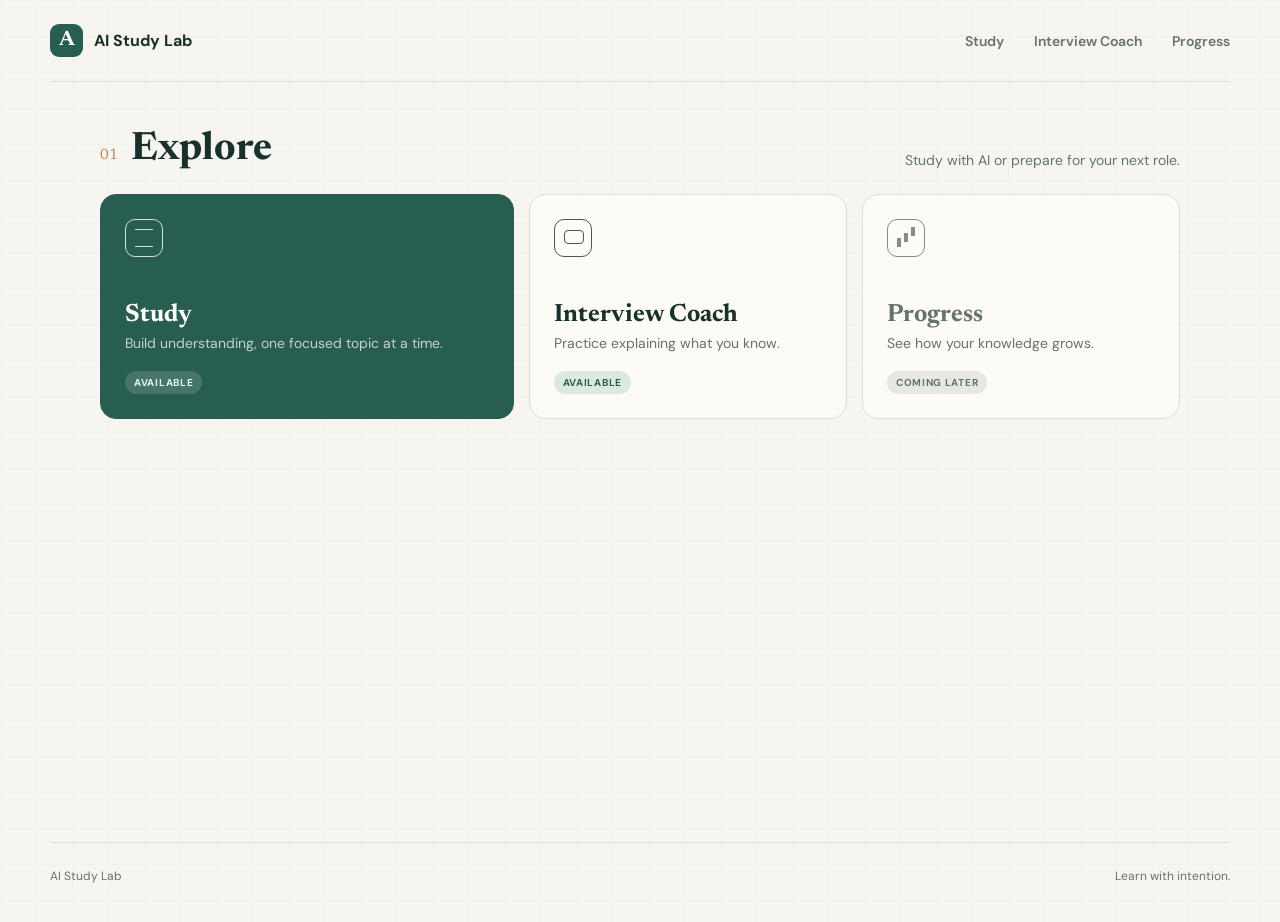
==== templates/index.html @ 66440ad6 "Release AI Study Lab 0.1.0" ====
<!doctype html>
<html lang="en">
  <head>
    <meta charset="utf-8">
    <meta name="viewport" content="width=device-width, initial-scale=1">
    <meta name="description" content="A calm, focused place to learn with AI.">
    <title>AI Study Lab</title>
    <link rel="preconnect" href="https://fonts.googleapis.com">
    <link rel="preconnect" href="https://fonts.gstatic.com" crossorigin>
    <link href="https://fonts.googleapis.com/css2?family=DM+Sans:wght@400;500;600;700&amp;family=Newsreader:opsz,wght@6..72,600&amp;display=swap" rel="stylesheet">
    <link rel="stylesheet" href="/static/styles.css">
    <script src="/static/app.js" defer></script>
  </head>
  <body>
    <header class="site-header">
      <a class="brand" href="#home" data-workspace-link aria-label="AI Study Lab home">
        <span class="brand-mark" aria-hidden="true">A</span>
        <span>AI Study Lab</span>
      </a>
      <nav aria-label="Primary navigation">
        <a class="nav-link" href="#study" data-workspace-link>Study</a>
        <a class="nav-link" href="#interview-coach" data-workspace-link>Interview Coach</a>
        <a class="nav-link" href="#progress" data-workspace-link>Progress</a>
      </nav>
    </header>

    <main>
      <section class="hero workspace" id="study" data-workspace="study" aria-labelledby="study-title" hidden>
        <div class="eyebrow"><span></span> Your learning desk</div>
        <h1 id="study-title">What do you want to <em>learn today?</em></h1>
        <p class="intro">Choose a subject and a starting point. We’ll shape a focused lesson around you.</p>

        <form class="study-form" id="study-form" novalidate>
          <label for="topic">Topic</label>
          <div class="topic-row">
            <input id="topic" name="topic" type="text" placeholder="e.g. How neural networks learn" autocomplete="off" maxlength="120" aria-describedby="form-message">
            <button type="submit"><span class="button-label">Start learning</span> <span aria-hidden="true">→</span></button>
          </div>

          <fieldset>
            <legend>Your level</legend>
            <div class="level-options">
              <label><input type="radio" name="level" value="Basic" checked><span>Basic</span></label>
              <label><input type="radio" name="level" value="Intermediate"><span>Intermediate</span></label>
              <label><input type="radio" name="level" value="Advanced"><span>Advanced</span></label>
            </div>
          </fieldset>
          <p class="form-message" id="form-message" aria-live="polite"></p>
        </form>

        <section class="lesson-placeholder" id="lesson-placeholder" tabindex="-1" hidden>
          <div class="lesson-content">
            <span class="lesson-kicker">Lesson ready</span>
            <h2 id="lesson-title"></h2>
            <p id="lesson-description"></p>
            <h3 class="key-points-heading">Key points</h3>
            <ul class="key-points" id="key-points"></ul>
            <div class="lesson-actions">
              <button class="study-flashcards-button" id="study-flashcards" type="button">Study flashcards <span aria-hidden="true">→</span></button>
              <button class="take-quiz-button" id="take-quiz" type="button">Take quiz <span aria-hidden="true">→</span></button>
            </div>
          </div>
          <span class="lesson-number" aria-hidden="true">01</span>
        </section>

        <section class="flashcard-mode" id="flashcard-mode" tabindex="-1" aria-labelledby="flashcard-question" hidden>
          <div class="flashcard-header">
            <span class="lesson-kicker" id="card-counter" aria-live="polite">Card 1 / 5</span>
            <button class="text-button" id="back-to-lesson" type="button">Back to lesson</button>
          </div>
          <div class="flashcard-face">
            <h2 id="flashcard-question"></h2>
            <div class="flashcard-answer" id="flashcard-answer" hidden>
              <span>Answer</span>
              <p></p>
            </div>
            <button class="reveal-button" id="reveal-answer" type="button">Reveal answer</button>
          </div>
          <div class="flashcard-controls">
            <button id="previous-card" type="button">← Previous</button>
            <button id="next-card" type="button">Next →</button>
          </div>
        </section>

        <section class="quiz-mode" id="quiz-mode" tabindex="-1" aria-labelledby="quiz-question" hidden>
          <div class="quiz-header">
            <span class="lesson-kicker" id="quiz-counter" aria-live="polite">Question 1 / 4</span>
            <button class="text-button back-from-quiz" type="button">Back to lesson</button>
          </div>
          <div id="quiz-question-view">
            <div class="quiz-question">
              <h2 id="quiz-question"></h2>
              <div class="quiz-options" id="quiz-options" aria-label="Answer options"></div>
              <div class="quiz-feedback" id="quiz-feedback" aria-live="polite" hidden>
                <strong id="quiz-feedback-label"></strong>
                <p id="quiz-explanation"></p>
              </div>
            </div>
            <div class="quiz-controls">
              <button id="next-question" type="button" hidden>Next question →</button>
            </div>
          </div>
          <div class="quiz-completion" id="quiz-completion" hidden>
            <span class="lesson-kicker">Quiz complete</span>
            <h2 id="quiz-score"></h2>
            <p>Review the lesson whenever you’re ready.</p>
            <button class="back-from-quiz" type="button">Back to lesson</button>
          </div>
        </section>
      </section>

      <section class="coach workspace" id="interview-coach" data-workspace="interview-coach" aria-labelledby="coach-title" hidden>
        <div class="section-heading">
          <div>
            <span class="section-number">02</span>
            <h2 id="coach-title">Interview Coach</h2>
          </div>
          <p>Compare your experience with the role.</p>
        </div>

        <form class="coach-form" id="interview-form" novalidate>
          <div class="coach-input-grid">
            <div class="coach-field">
              <label class="field-label" for="job-description">Job Description</label>
              <textarea id="job-description" name="job_description" rows="9" maxlength="15000" placeholder="Paste the job description here..." aria-describedby="interview-message"></textarea>
            </div>
            <div class="coach-field">
              <span class="field-label">Resume / CV</span>
              <div class="pdf-upload-row">
                <input class="file-input" id="resume-pdf" name="resume_pdf" type="file" accept=".pdf,application/pdf">
                <label class="pdf-upload-button" for="resume-pdf">Choose PDF</label>
                <span class="pdf-file-name" id="pdf-file-name">No PDF selected</span>
              </div>
              <label class="manual-input-label" for="resume-text">Or paste Resume / CV text</label>
              <textarea id="resume-text" name="resume_text" rows="5" maxlength="15000" placeholder="Paste your resume text here..." aria-describedby="interview-message"></textarea>
            </div>
          </div>
          <div class="supplemental-upload">
            <div>
              <span class="field-label">LinkedIn Profile <small>Optional</small></span>
              <p>Use an exported profile PDF as supporting context.</p>
            </div>
            <div class="pdf-upload-row">
              <input class="file-input" id="linkedin-pdf" name="linkedin_pdf" type="file" accept=".pdf,application/pdf">
              <label class="pdf-upload-button" for="linkedin-pdf">Choose PDF</label>
              <span class="pdf-file-name" id="linkedin-file-name">No LinkedIn PDF selected</span>
            </div>
          </div>
          <div class="supplemental-upload">
            <div>
              <span class="field-label">Cover Letter <small>Optional</small></span>
              <p>Add supplementary context for this application.</p>
            </div>
            <div class="pdf-upload-row">
              <input class="file-input" id="cover-letter-pdf" name="cover_letter_pdf" type="file" accept=".pdf,application/pdf">
              <label class="pdf-upload-button" for="cover-letter-pdf">Choose PDF</label>
              <span class="pdf-file-name" id="cover-letter-file-name">No Cover Letter PDF selected</span>
            </div>
          </div>
          <div class="coach-submit-row">
            <p class="form-message" id="interview-message" aria-live="polite"></p>
            <button type="submit"><span class="coach-button-label">Analyze</span> <span aria-hidden="true">→</span></button>
          </div>
        </form>

        <section class="analysis-results" id="analysis-results" tabindex="-1" hidden>
          <div class="fit-summary">
            <span class="lesson-kicker">Overall fit</span>
            <h3 id="fit-level"></h3>
            <p id="fit-summary"></p>
          </div>
          <div class="analysis-grid">
            <article><h3>Evidence found in CV</h3><ul id="analysis-evidence"></ul></article>
            <article><h3>Gaps</h3><ul id="analysis-gaps"></ul></article>
            <article><h3>Suggested study topics</h3><ul id="analysis-topics"></ul></article>
            <article><h3>Interview questions</h3><ol id="analysis-questions"></ol></article>
          </div>
        </section>
      </section>

      <section class="progress-workspace workspace" id="progress" data-workspace="progress" aria-labelledby="progress-title" hidden>
        <div class="coming-later-panel">
          <span class="lesson-kicker">Coming later</span>
          <h1 id="progress-title">Progress</h1>
          <p>Learning history and progress insights will live here.</p>
        </div>
      </section>

      <section class="explore workspace workspace-home" id="home" data-workspace="home" aria-labelledby="explore-title">
        <div class="section-heading">
          <div>
            <span class="section-number">01</span>
            <h2 id="explore-title">Explore</h2>
          </div>
          <p>Study with AI or prepare for your next role.</p>
        </div>

        <div class="explore-grid">
          <a class="explore-card study-card" href="#study" data-workspace-link>
            <span class="card-icon book-icon" aria-hidden="true"></span>
            <div><h3>Study</h3><p>Build understanding, one focused topic at a time.</p></div>
            <span class="status available">Available</span>
          </a>
          <a class="explore-card coach-card" href="#interview-coach" data-workspace-link>
            <span class="card-icon dialogue-icon" aria-hidden="true"></span>
            <div><h3>Interview Coach</h3><p>Practice explaining what you know.</p></div>
            <span class="status available-light">Available</span>
          </a>
          <a class="explore-card muted-card" href="#progress" data-workspace-link>
            <span class="card-icon chart-icon" aria-hidden="true"></span>
            <div><h3>Progress</h3><p>See how your knowledge grows.</p></div>
            <span class="status">Coming later</span>
          </a>
        </div>
      </section>
    </main>

    <footer><span>AI Study Lab</span><span>Learn with intention.</span></footer>
  </body>
</html>
---- static/styles.css ----
:root {
  --ink: #19312b;
  --muted: #65736d;
  --paper: #f7f5ef;
  --surface: #fffef9;
  --line: #dcded6;
  --green: #285e50;
  --green-soft: #dce9df;
  --clay: #c97955;
  --shadow: 0 18px 50px rgba(37, 55, 48, 0.08);
}

* { box-sizing: border-box; }

html { scroll-behavior: smooth; }

body {
  margin: 0;
  color: var(--ink);
  background:
    linear-gradient(rgba(25, 49, 43, 0.025) 1px, transparent 1px),
    linear-gradient(90deg, rgba(25, 49, 43, 0.025) 1px, transparent 1px),
    var(--paper);
  background-size: 36px 36px;
  font-family: "DM Sans", system-ui, sans-serif;
}

button, input, textarea { font: inherit; }

.site-header {
  width: min(1180px, calc(100% - 48px));
  margin: 0 auto;
  min-height: 82px;
  display: flex;
  align-items: center;
  justify-content: space-between;
  border-bottom: 1px solid var(--line);
}

.brand { display: flex; align-items: center; gap: 11px; color: var(--ink); text-decoration: none; font-weight: 700; }
.brand-mark { display: grid; place-items: center; width: 33px; height: 33px; border-radius: 9px; color: var(--surface); background: var(--green); font-family: "Newsreader", serif; font-size: 21px; }
nav { display: flex; align-items: center; gap: 30px; }
.nav-link { color: var(--muted); text-decoration: none; font-size: 14px; font-weight: 600; }
.nav-link.active { color: var(--green); }
.nav-link.active::after { content: ""; display: block; width: 4px; height: 4px; margin: 6px auto 0; border-radius: 50%; background: var(--clay); }
.nav-link.unavailable { opacity: 0.56; cursor: default; }

main { width: min(1080px, calc(100% - 48px)); margin: 0 auto; }
.workspace[hidden] { display: none; }
.hero { min-height: 590px; display: flex; flex-direction: column; justify-content: center; padding: 86px 0 70px; }
.hero.activity-active > .eyebrow,
.hero.activity-active > h1,
.hero.activity-active > .intro,
.hero.activity-active > .study-form { display: none; }
.eyebrow { display: flex; align-items: center; gap: 10px; color: var(--green); font-size: 12px; font-weight: 700; letter-spacing: 0.12em; text-transform: uppercase; }
.eyebrow span { width: 22px; height: 1px; background: var(--clay); }
h1 { max-width: 760px; margin: 19px 0 12px; font-family: "Newsreader", Georgia, serif; font-size: clamp(48px, 7vw, 78px); line-height: 0.99; letter-spacing: -0.035em; font-weight: 600; }
h1 em { color: var(--green); font-style: italic; }
.intro { max-width: 560px; margin: 0 0 35px; color: var(--muted); font-size: 17px; line-height: 1.65; }

.study-form { padding: 10px; border: 1px solid rgba(40, 94, 80, 0.16); border-radius: 20px; background: var(--surface); box-shadow: var(--shadow); }
.study-form > label { display: block; padding: 10px 13px 8px; color: var(--muted); font-size: 12px; font-weight: 700; letter-spacing: 0.08em; text-transform: uppercase; }
.topic-row { display: grid; grid-template-columns: 1fr auto; gap: 10px; }
.topic-row input { min-width: 0; height: 66px; padding: 0 19px; border: 1px solid var(--line); border-radius: 13px; outline: none; color: var(--ink); background: #fbfaf5; font-size: 18px; transition: border-color 160ms, box-shadow 160ms; }
.topic-row input::placeholder { color: #9aa49e; }
.topic-row input:focus { border-color: var(--green); box-shadow: 0 0 0 3px rgba(40, 94, 80, 0.11); }
.topic-row input[aria-invalid="true"] { border-color: #a84b42; }
.topic-row button { height: 66px; padding: 0 25px; border: 0; border-radius: 13px; color: white; background: var(--green); font-weight: 700; cursor: pointer; transition: transform 160ms, background 160ms; }
.topic-row button:hover { background: #1f4e42; transform: translateY(-1px); }
.topic-row button:disabled { opacity: 0.7; cursor: wait; transform: none; }
.topic-row button span { padding-left: 12px; font-size: 20px; }
.topic-row button .button-label { padding-left: 0; font-size: inherit; }

fieldset { display: flex; align-items: center; gap: 22px; margin: 9px 3px 0; padding: 8px 10px 1px; border: 0; }
legend { float: left; padding: 7px 0; color: var(--muted); font-size: 13px; font-weight: 600; }
.level-options { display: flex; gap: 7px; }
.level-options input { position: absolute; opacity: 0; pointer-events: none; }
.level-options span { display: block; padding: 7px 13px; border-radius: 999px; color: var(--muted); font-size: 13px; font-weight: 600; cursor: pointer; }
.level-options input:checked + span { color: var(--green); background: var(--green-soft); }
.level-options input:focus-visible + span { outline: 2px solid var(--green); outline-offset: 2px; }
.form-message { min-height: 18px; margin: 5px 13px 0; color: #9b4039; font-size: 13px; }

.lesson-placeholder { margin-top: 20px; padding: 27px 30px; display: flex; justify-content: space-between; align-items: center; gap: 24px; border-left: 4px solid var(--clay); border-radius: 5px 16px 16px 5px; background: var(--green-soft); outline: none; }
.lesson-placeholder[hidden] { display: none; }
.lesson-content { min-width: 0; }
.lesson-kicker { color: var(--green); font-size: 11px; font-weight: 700; letter-spacing: 0.11em; text-transform: uppercase; }
.lesson-placeholder h2 { margin: 6px 0 2px; font-family: "Newsreader", serif; font-size: 27px; }
.lesson-placeholder p { margin: 0; color: var(--muted); }
.key-points-heading { margin: 20px 0 7px; color: var(--green); font-size: 13px; }
.key-points { margin: 0; padding-left: 20px; display: grid; gap: 6px; color: var(--muted); font-size: 14px; line-height: 1.45; }
.key-points li::marker { color: var(--clay); }
.lesson-number { color: rgba(40, 94, 80, 0.16); font-family: "Newsreader", serif; font-size: 58px; }
.lesson-actions { margin-top: 20px; display: flex; flex-wrap: wrap; gap: 9px; }
.study-flashcards-button, .take-quiz-button, .reveal-button { padding: 11px 16px; border: 0; border-radius: 10px; color: white; background: var(--green); font-weight: 700; cursor: pointer; }
.take-quiz-button { color: var(--green); background: rgba(255, 255, 255, 0.55); border: 1px solid rgba(40, 94, 80, 0.2); }
.reveal-button { margin-top: 20px; }
.study-flashcards-button span, .take-quiz-button span { margin-left: 9px; }

.flashcard-mode { margin-top: 20px; padding: 25px 30px; border: 1px solid rgba(40, 94, 80, 0.16); border-radius: 16px; background: var(--surface); box-shadow: var(--shadow); outline: none; }
.flashcard-mode[hidden], .flashcard-answer[hidden], .reveal-button[hidden] { display: none; }
.flashcard-header, .flashcard-controls { display: flex; align-items: center; justify-content: space-between; gap: 12px; }
.text-button { padding: 5px; border: 0; color: var(--muted); background: transparent; font-size: 13px; font-weight: 600; cursor: pointer; }
.flashcard-face { min-height: 245px; padding: 35px 5px 28px; display: flex; flex-direction: column; align-items: flex-start; justify-content: center; }
.flashcard-face h2 { max-width: 720px; margin: 0; font-family: "Newsreader", serif; font-size: clamp(28px, 4vw, 40px); line-height: 1.15; }
.flashcard-answer { margin-top: 25px; padding-top: 20px; width: 100%; border-top: 1px solid var(--line); }
.flashcard-answer span { color: var(--clay); font-size: 11px; font-weight: 700; letter-spacing: 0.1em; text-transform: uppercase; }
.flashcard-answer p { max-width: 720px; margin: 7px 0 0; color: var(--ink); font-size: 17px; line-height: 1.55; }
.flashcard-controls { padding-top: 18px; border-top: 1px solid var(--line); }
.flashcard-controls button { padding: 9px 12px; border: 1px solid var(--line); border-radius: 9px; color: var(--green); background: transparent; font-weight: 700; cursor: pointer; }
.flashcard-controls button:disabled { opacity: 0.38; cursor: default; }

.quiz-mode { margin-top: 20px; padding: 25px 30px; border: 1px solid rgba(40, 94, 80, 0.16); border-radius: 16px; background: var(--surface); box-shadow: var(--shadow); outline: none; }
.quiz-mode[hidden], .quiz-feedback[hidden], .quiz-controls button[hidden], .quiz-completion[hidden] { display: none; }
.quiz-header, .quiz-controls { display: flex; align-items: center; justify-content: space-between; gap: 12px; }
.quiz-question { min-height: 310px; padding: 32px 5px 25px; }
.quiz-question h2, .quiz-completion h2 { max-width: 760px; margin: 0 0 22px; font-family: "Newsreader", serif; font-size: clamp(27px, 4vw, 38px); line-height: 1.18; }
.quiz-options { display: grid; grid-template-columns: 1fr 1fr; gap: 9px; }
.quiz-options button { padding: 13px 15px; border: 1px solid var(--line); border-radius: 10px; color: var(--ink); background: #fbfaf5; text-align: left; cursor: pointer; }
.quiz-options button:hover:not(:disabled) { border-color: var(--green); }
.quiz-options button:disabled { cursor: default; }
.quiz-options button.correct-answer { border-color: var(--green); background: var(--green-soft); }
.quiz-options button.selected-incorrect { border-color: #a84b42; background: #f4e1de; }
.quiz-feedback { margin-top: 18px; padding: 15px 17px; border-left: 3px solid var(--green); border-radius: 4px 10px 10px 4px; background: var(--green-soft); }
.quiz-feedback.incorrect { border-left-color: #a84b42; background: #f4e1de; }
.quiz-feedback strong { color: var(--green); }
.quiz-feedback.incorrect strong { color: #8c3c35; }
.quiz-feedback p { margin: 4px 0 0; color: var(--muted); font-size: 14px; line-height: 1.5; }
.quiz-controls { padding-top: 18px; border-top: 1px solid var(--line); justify-content: flex-end; }
.quiz-controls button, .quiz-completion button { padding: 10px 15px; border: 0; border-radius: 9px; color: white; background: var(--green); font-weight: 700; cursor: pointer; }
.quiz-completion { min-height: 350px; display: flex; flex-direction: column; align-items: flex-start; justify-content: center; }
.quiz-completion h2 { margin: 7px 0 4px; }
.quiz-completion p { margin: 0 0 20px; color: var(--muted); }

.coach, .explore { min-height: calc(100vh - 82px); padding: 70px 0 100px; }
.coach-form { padding: 10px; border: 1px solid rgba(40, 94, 80, 0.16); border-radius: 20px; background: var(--surface); box-shadow: var(--shadow); }
.coach-input-grid { display: grid; grid-template-columns: 1fr 1fr; gap: 10px; }
.field-label { display: block; padding: 10px 13px 8px; color: var(--muted); font-size: 12px; font-weight: 700; letter-spacing: 0.08em; text-transform: uppercase; }
.coach-input-grid textarea { width: 100%; padding: 16px 18px; resize: vertical; border: 1px solid var(--line); border-radius: 13px; outline: none; color: var(--ink); background: #fbfaf5; line-height: 1.5; transition: border-color 160ms, box-shadow 160ms; }
.coach-input-grid textarea:focus { border-color: var(--green); box-shadow: 0 0 0 3px rgba(40, 94, 80, 0.11); }
.coach-input-grid textarea[aria-invalid="true"] { border-color: #a84b42; }
.pdf-upload-row { min-height: 48px; padding: 5px 7px; display: flex; align-items: center; gap: 12px; border: 1px solid var(--line); border-radius: 11px; background: #fbfaf5; }
.file-input { position: absolute; width: 1px; height: 1px; opacity: 0; }
.pdf-upload-button { flex: 0 0 auto; padding: 8px 12px; border-radius: 8px; color: white; background: var(--green); font-size: 12px; font-weight: 700; cursor: pointer; }
.file-input:focus-visible + .pdf-upload-button { outline: 2px solid var(--green); outline-offset: 2px; }
.file-input[aria-invalid="true"] + .pdf-upload-button { background: #9b4039; }
.pdf-file-name { min-width: 0; overflow: hidden; color: var(--muted); font-size: 12px; text-overflow: ellipsis; white-space: nowrap; }
.manual-input-label { display: block; padding: 13px 13px 7px; color: var(--muted); font-size: 12px; font-weight: 600; }
.supplemental-upload { margin-top: 10px; padding: 10px; display: grid; grid-template-columns: 1fr 1fr; align-items: center; gap: 20px; border-top: 1px solid var(--line); }
.supplemental-upload + .supplemental-upload { margin-top: 0; }
.supplemental-upload .field-label { padding: 0 0 3px; }
.supplemental-upload .field-label small { margin-left: 5px; color: var(--clay); font-size: 9px; }
.supplemental-upload p { margin: 0; color: var(--muted); font-size: 12px; }
.coach-submit-row { min-height: 62px; padding: 10px 3px 0 10px; display: flex; align-items: center; justify-content: space-between; gap: 20px; }
.coach-submit-row .form-message { flex: 1; margin: 0; }
.coach-submit-row button { min-width: 130px; height: 50px; padding: 0 20px; border: 0; border-radius: 11px; color: white; background: var(--green); font-weight: 700; cursor: pointer; }
.coach-submit-row button:disabled { opacity: 0.7; cursor: wait; }
.coach-submit-row button > span:last-child { margin-left: 9px; }
.analysis-results { margin-top: 20px; outline: none; }
.analysis-results[hidden] { display: none; }
.fit-summary { padding: 27px 30px; border-left: 4px solid var(--clay); border-radius: 5px 16px 16px 5px; background: var(--green-soft); }
.fit-summary h3 { margin: 6px 0 4px; font-family: "Newsreader", serif; font-size: 29px; }
.fit-summary p { max-width: 760px; margin: 0; color: var(--muted); line-height: 1.55; }
.analysis-grid { margin-top: 15px; display: grid; grid-template-columns: 1fr 1fr; gap: 15px; }
.analysis-grid article { padding: 23px 25px; border: 1px solid var(--line); border-radius: 15px; background: rgba(255, 254, 249, 0.72); }
.analysis-grid h3 { margin: 0 0 12px; font-family: "Newsreader", serif; font-size: 21px; }
.analysis-grid ul, .analysis-grid ol { margin: 0; padding-left: 19px; display: grid; gap: 8px; color: var(--muted); font-size: 14px; line-height: 1.5; }
.analysis-grid li::marker { color: var(--clay); font-weight: 700; }
.section-heading { display: flex; justify-content: space-between; align-items: end; margin-bottom: 25px; }
.section-heading > div { display: flex; align-items: baseline; gap: 13px; }
.section-number { color: var(--clay); font-family: "Newsreader", serif; font-size: 15px; }
.section-heading h2 { margin: 0; font-family: "Newsreader", serif; font-size: 39px; }
.section-heading p { margin: 0; color: var(--muted); font-size: 14px; }
.explore-grid { display: grid; grid-template-columns: 1.3fr 1fr 1fr; gap: 15px; }
.explore-card { min-height: 225px; padding: 24px; display: flex; flex-direction: column; border: 1px solid var(--line); border-radius: 16px; color: inherit; background: rgba(255, 254, 249, 0.72); text-decoration: none; }
.study-card { background: var(--green); border-color: var(--green); color: white; }
.card-icon { width: 38px; height: 38px; margin-bottom: auto; display: block; position: relative; border: 1px solid currentColor; border-radius: 10px; opacity: 0.8; }
.book-icon::after { content: ""; position: absolute; inset: 9px; border: solid currentColor; border-width: 1px 0; }
.dialogue-icon::after { content: ""; position: absolute; left: 9px; top: 10px; width: 18px; height: 12px; border: 1px solid currentColor; border-radius: 4px; }
.chart-icon::after { content: ""; position: absolute; left: 9px; bottom: 9px; width: 4px; height: 9px; background: currentColor; box-shadow: 7px -5px 0 currentColor, 14px -11px 0 currentColor; }
.explore-card h3 { margin: 17px 0 5px; font-family: "Newsreader", serif; font-size: 25px; }
.explore-card p { margin: 0; color: var(--muted); font-size: 14px; line-height: 1.5; }
.study-card p { color: rgba(255,255,255,0.72); }
.status { width: fit-content; margin-top: 17px; padding: 5px 9px; border-radius: 99px; color: var(--muted); background: #e8e8e2; font-size: 10px; font-weight: 700; letter-spacing: 0.07em; text-transform: uppercase; }
.status.available { color: #eaf2ed; background: rgba(255,255,255,0.14); }
.status.available-light { color: var(--green); background: var(--green-soft); }
.muted-card { color: #65736d; }

.workspace-home { min-height: calc(100vh - 140px); padding: 48px 0 64px; display: flex; flex-direction: column; justify-content: flex-start; }
.progress-workspace { min-height: calc(100vh - 82px); display: grid; place-items: center; padding: 70px 0 100px; }
.coming-later-panel { width: 100%; padding: clamp(35px, 7vw, 75px); border-left: 4px solid var(--clay); border-radius: 5px 18px 18px 5px; background: var(--green-soft); }
.coming-later-panel h1 { margin-bottom: 8px; }
.coming-later-panel p { margin: 0; color: var(--muted); font-size: 16px; }

footer { width: min(1180px, calc(100% - 48px)); margin: 0 auto; padding: 25px 0 38px; display: flex; justify-content: space-between; border-top: 1px solid var(--line); color: var(--muted); font-size: 12px; }

@media (max-width: 760px) {
  .site-header { width: min(100% - 30px, 1180px); min-height: 70px; }
  nav { gap: 16px; }
  .nav-link.unavailable { display: none; }
  main { width: min(100% - 30px, 1080px); }
  .hero { min-height: auto; padding: 68px 0 55px; }
  h1 { font-size: clamp(43px, 13vw, 64px); }
  .intro { font-size: 15px; }
  .topic-row { grid-template-columns: 1fr; }
  .topic-row button { width: 100%; }
  fieldset { align-items: flex-start; flex-direction: column; gap: 3px; }
  legend { float: none; }
  .level-options { width: 100%; }
  .level-options label { flex: 1; text-align: center; }
  .level-options span { padding-inline: 7px; }
  .lesson-number { display: none; }
  .flashcard-mode, .quiz-mode { padding-inline: 20px; }
  .quiz-options { grid-template-columns: 1fr; }
  .coach-input-grid, .analysis-grid, .supplemental-upload { grid-template-columns: 1fr; }
  .coach-submit-row { align-items: stretch; flex-direction: column; gap: 5px; padding-left: 3px; }
  .coach-submit-row button { width: 100%; }
  .section-heading { align-items: start; flex-direction: column; gap: 7px; }
  .explore-grid { grid-template-columns: 1fr; }
  .explore-card { min-height: 190px; }
  footer { width: min(100% - 30px, 1180px); }
}

@media (prefers-reduced-motion: reduce) {
  * { scroll-behavior: auto !important; transition: none !important; }
}
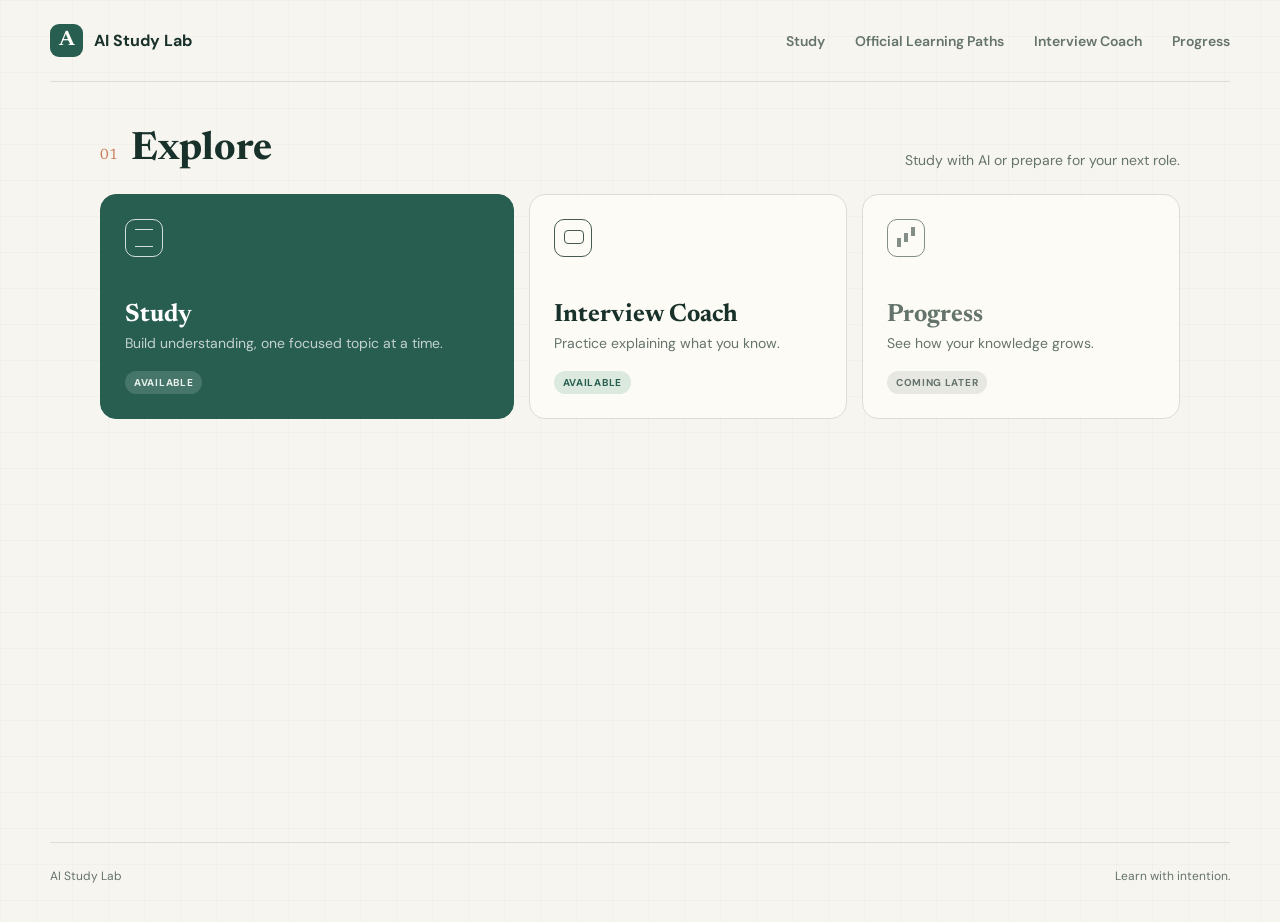
==== commit 85074df3: "feat: add official learning paths and interactive lessons" ====
--- a/templates/index.html
+++ b/templates/index.html
@@ -9,7 +9,7 @@
     <link rel="preconnect" href="https://fonts.gstatic.com" crossorigin>
     <link href="https://fonts.googleapis.com/css2?family=DM+Sans:wght@400;500;600;700&amp;family=Newsreader:opsz,wght@6..72,600&amp;display=swap" rel="stylesheet">
     <link rel="stylesheet" href="/static/styles.css">
-    <script src="/static/app.js" defer></script>
+  <script src="/static/app.js?v=step3c-quiz" defer></script>
   </head>
   <body>
     <header class="site-header">
@@ -19,6 +19,7 @@
       </a>
       <nav aria-label="Primary navigation">
         <a class="nav-link" href="#study" data-workspace-link>Study</a>
+        <a class="nav-link" href="#official-learning-paths" data-workspace-link>Official Learning Paths</a>
         <a class="nav-link" href="#interview-coach" data-workspace-link>Interview Coach</a>
         <a class="nav-link" href="#progress" data-workspace-link>Progress</a>
       </nav>
@@ -45,6 +46,16 @@
               <label><input type="radio" name="level" value="Advanced"><span>Advanced</span></label>
             </div>
           </fieldset>
+          <div class="study-material-upload">
+            <div>
+              <span class="field-label">Study material <small>Optional</small></span>
+              <span class="pdf-file-name" id="study-pdf-file-name">No PDF selected</span>
+            </div>
+            <div class="pdf-upload-row">
+              <input class="file-input" id="study-pdf" name="study_pdf" type="file" accept=".pdf,application/pdf">
+              <label class="pdf-upload-button" for="study-pdf">Choose PDF</label>
+            </div>
+          </div>
           <p class="form-message" id="form-message" aria-live="polite"></p>
         </form>
 
@@ -53,8 +64,13 @@
             <span class="lesson-kicker">Lesson ready</span>
             <h2 id="lesson-title"></h2>
             <p id="lesson-description"></p>
+            <p class="grounded-indicator" id="grounded-indicator" hidden>Based on your uploaded material</p>
             <h3 class="key-points-heading">Key points</h3>
             <ul class="key-points" id="key-points"></ul>
+            <div class="lesson-sources" id="lesson-sources" hidden>
+              <h3>Sources</h3>
+              <ul id="source-references"></ul>
+            </div>
             <div class="lesson-actions">
               <button class="study-flashcards-button" id="study-flashcards" type="button">Study flashcards <span aria-hidden="true">→</span></button>
               <button class="take-quiz-button" id="take-quiz" type="button">Take quiz <span aria-hidden="true">→</span></button>
@@ -107,6 +123,28 @@
             <button class="back-from-quiz" type="button">Back to lesson</button>
           </div>
         </section>
+      </section>
+
+      <section class="official-paths workspace" id="official-learning-paths" data-workspace="official-learning-paths" aria-labelledby="official-paths-title" hidden>
+        <div class="section-heading">
+          <div>
+            <h2 id="official-paths-title">Official Learning Paths</h2>
+          </div>
+          <p>Explore structured learning created for AI.</p>
+        </div>
+
+        <div class="official-path-layout">
+          <div class="official-path-browser">
+            <p class="official-path-status" id="official-paths-status" role="status" aria-live="polite">Loading official learning paths...</p>
+            <button class="official-path-retry" id="official-paths-retry" type="button" hidden>Try again</button>
+            <div class="official-path-list" id="official-path-list" aria-label="Available learning paths"></div>
+          </div>
+          <section class="official-path-detail" id="official-path-detail" aria-labelledby="official-path-detail-title" aria-live="polite" hidden>
+            <span class="lesson-kicker">Selected learning path</span>
+            <h3 id="official-path-detail-title"></h3>
+            <div id="official-path-content"></div>
+          </section>
+        </div>
       </section>
 
       <section class="coach workspace" id="interview-coach" data-workspace="interview-coach" aria-labelledby="coach-title" hidden>
--- a/static/styles.css
+++ b/static/styles.css
@@ -39,7 +39,7 @@
 
 .brand { display: flex; align-items: center; gap: 11px; color: var(--ink); text-decoration: none; font-weight: 700; }
 .brand-mark { display: grid; place-items: center; width: 33px; height: 33px; border-radius: 9px; color: var(--surface); background: var(--green); font-family: "Newsreader", serif; font-size: 21px; }
-nav { display: flex; align-items: center; gap: 30px; }
+nav { display: flex; flex-wrap: wrap; align-items: center; gap: 30px; }
 .nav-link { color: var(--muted); text-decoration: none; font-size: 14px; font-weight: 600; }
 .nav-link.active { color: var(--green); }
 .nav-link.active::after { content: ""; display: block; width: 4px; height: 4px; margin: 6px auto 0; border-radius: 50%; background: var(--clay); }
@@ -78,6 +78,11 @@
 .level-options span { display: block; padding: 7px 13px; border-radius: 999px; color: var(--muted); font-size: 13px; font-weight: 600; cursor: pointer; }
 .level-options input:checked + span { color: var(--green); background: var(--green-soft); }
 .level-options input:focus-visible + span { outline: 2px solid var(--green); outline-offset: 2px; }
+.study-material-upload { margin: 8px 3px 0; padding: 10px; display: flex; align-items: center; justify-content: space-between; gap: 18px; border-top: 1px solid var(--line); }
+.study-material-upload > div:first-child { min-width: 0; }
+.study-material-upload .field-label { padding: 0 0 3px; }
+.study-material-upload .field-label small { margin-left: 5px; color: var(--clay); font-size: 9px; }
+.study-material-upload .pdf-upload-row { min-width: 135px; }
 .form-message { min-height: 18px; margin: 5px 13px 0; color: #9b4039; font-size: 13px; }
 
 .lesson-placeholder { margin-top: 20px; padding: 27px 30px; display: flex; justify-content: space-between; align-items: center; gap: 24px; border-left: 4px solid var(--clay); border-radius: 5px 16px 16px 5px; background: var(--green-soft); outline: none; }
@@ -89,6 +94,13 @@
 .key-points-heading { margin: 20px 0 7px; color: var(--green); font-size: 13px; }
 .key-points { margin: 0; padding-left: 20px; display: grid; gap: 6px; color: var(--muted); font-size: 14px; line-height: 1.45; }
 .key-points li::marker { color: var(--clay); }
+.grounded-indicator { width: fit-content; margin-top: 12px !important; padding: 5px 9px; border-radius: 999px; color: var(--green) !important; background: rgba(255, 255, 255, 0.58); font-size: 11px; font-weight: 700; }
+.lesson-sources { margin-top: 20px; padding-top: 14px; border-top: 1px solid rgba(40, 94, 80, 0.16); }
+.lesson-sources[hidden], .grounded-indicator[hidden] { display: none; }
+.lesson-sources h3 { margin: 0 0 7px; color: var(--green); font-size: 13px; }
+.lesson-sources ul { margin: 0; padding: 0; display: grid; gap: 7px; list-style: none; }
+.lesson-sources li { color: var(--muted); font-size: 12px; line-height: 1.45; }
+.lesson-sources strong { margin-right: 5px; color: var(--ink); }
 .lesson-number { color: rgba(40, 94, 80, 0.16); font-family: "Newsreader", serif; font-size: 58px; }
 .lesson-actions { margin-top: 20px; display: flex; flex-wrap: wrap; gap: 9px; }
 .study-flashcards-button, .take-quiz-button, .reveal-button { padding: 11px 16px; border: 0; border-radius: 10px; color: white; background: var(--green); font-weight: 700; cursor: pointer; }
@@ -170,6 +182,44 @@
 .section-number { color: var(--clay); font-family: "Newsreader", serif; font-size: 15px; }
 .section-heading h2 { margin: 0; font-family: "Newsreader", serif; font-size: 39px; }
 .section-heading p { margin: 0; color: var(--muted); font-size: 14px; }
+.official-paths { min-height: calc(100vh - 82px); padding: 70px 0 100px; }
+.official-path-layout { display: grid; grid-template-columns: minmax(0, 0.85fr) minmax(0, 1.15fr); align-items: start; gap: 18px; }
+.official-path-browser { min-width: 0; }
+.official-path-status { min-height: 22px; margin: 0 0 13px; color: var(--muted); font-size: 14px; }
+.official-path-list { display: grid; gap: 10px; }
+.official-path-choice { width: 100%; padding: 17px 19px; display: flex; align-items: center; justify-content: space-between; gap: 16px; border: 1px solid var(--line); border-radius: 13px; color: var(--ink); background: rgba(255, 254, 249, 0.82); text-align: left; cursor: pointer; }
+.official-path-choice:hover, .official-path-choice:focus-visible, .official-path-choice[aria-pressed="true"] { border-color: var(--green); outline: none; box-shadow: 0 0 0 2px rgba(40, 94, 80, 0.1); }
+.official-path-choice-title { font-weight: 700; }
+.official-path-choice-summary { flex: 0 0 auto; color: var(--muted); font-size: 12px; }
+.official-path-retry { padding: 9px 13px; border: 0; border-radius: 9px; color: white; background: var(--green); font-weight: 700; cursor: pointer; }
+.official-path-retry[hidden] { display: none; }
+.official-path-detail { min-height: 190px; padding: 24px 26px; border-left: 4px solid var(--clay); border-radius: 5px 15px 15px 5px; background: var(--green-soft); }
+.official-path-detail[hidden] { display: none; }
+.official-path-detail h3 { margin: 6px 0 21px; font-family: "Newsreader", serif; font-size: 29px; }
+.official-path-detail h4 { margin: 0 0 8px; color: var(--green); font-size: 13px; }
+.official-path-detail ul { margin: 0; padding-left: 20px; display: grid; gap: 7px; color: var(--muted); font-size: 14px; }
+.official-path-detail li::marker { color: var(--clay); }
+.official-path-module, .official-path-lesson, .official-path-back { padding: 0; border: 0; color: var(--green); background: transparent; font: inherit; text-align: left; cursor: pointer; }
+.official-path-module, .official-path-lesson { text-decoration: underline; text-underline-offset: 3px; }
+.official-path-back { margin: 0 0 14px; color: var(--muted); font-size: 13px; }
+.official-path-module:focus-visible, .official-path-lesson:focus-visible, .official-path-back:focus-visible { outline: 2px solid var(--green); outline-offset: 3px; }
+.official-lesson-markdown { margin-top: 16px; color: var(--ink); line-height: 1.65; overflow-wrap: anywhere; }
+.official-lesson-markdown h1, .official-lesson-markdown h2, .official-lesson-markdown h3, .official-lesson-markdown h4, .official-lesson-markdown h5, .official-lesson-markdown h6 { margin: 1.3em 0 0.45em; color: var(--ink); font-family: "Newsreader", serif; }
+.official-lesson-markdown p { margin: 0.65em 0; }
+.official-lesson-markdown ul, .official-lesson-markdown ol { margin: 0.65em 0; }
+.official-lesson-markdown pre { max-width: 100%; padding: 14px; overflow-x: auto; border-radius: 9px; background: rgba(40, 94, 80, 0.08); }
+.official-lesson-markdown code { padding: 0.1em 0.3em; border-radius: 4px; background: rgba(40, 94, 80, 0.08); font-family: monospace; }
+.official-lesson-markdown pre code { padding: 0; background: transparent; }
+.official-quiz { margin-top: 25px; padding-top: 18px; border-top: 1px solid rgba(40, 94, 80, 0.16); }
+.official-quiz h5 { margin: 0 0 14px; color: var(--green); font-size: 17px; }
+.official-quiz-question { margin: 15px 0; font-size: 19px; line-height: 1.4; }
+.official-quiz-options { grid-template-columns: 1fr; }
+.official-quiz-options button[aria-pressed="true"] { border-color: var(--green); box-shadow: 0 0 0 2px rgba(40, 94, 80, 0.1); }
+.official-quiz-controls { margin-top: 15px; display: flex; justify-content: flex-end; gap: 9px; }
+.official-quiz-controls button, .official-quiz-completion button { padding: 10px 14px; border: 0; border-radius: 9px; color: white; background: var(--green); font-weight: 700; cursor: pointer; }
+.official-quiz-controls button:disabled { cursor: not-allowed; opacity: 0.55; }
+.official-quiz-controls button[hidden], .official-quiz-completion[hidden] { display: none; }
+.official-quiz-completion p { color: var(--muted); }
 .explore-grid { display: grid; grid-template-columns: 1.3fr 1fr 1fr; gap: 15px; }
 .explore-card { min-height: 225px; padding: 24px; display: flex; flex-direction: column; border: 1px solid var(--line); border-radius: 16px; color: inherit; background: rgba(255, 254, 249, 0.72); text-decoration: none; }
 .study-card { background: var(--green); border-color: var(--green); color: white; }
@@ -194,8 +244,8 @@
 footer { width: min(1180px, calc(100% - 48px)); margin: 0 auto; padding: 25px 0 38px; display: flex; justify-content: space-between; border-top: 1px solid var(--line); color: var(--muted); font-size: 12px; }
 
 @media (max-width: 760px) {
-  .site-header { width: min(100% - 30px, 1180px); min-height: 70px; }
-  nav { gap: 16px; }
+  .site-header { width: min(100% - 30px, 1180px); min-height: 70px; align-items: flex-start; flex-direction: column; justify-content: center; gap: 10px; padding: 12px 0; }
+  nav { width: 100%; justify-content: flex-start; gap: 10px 16px; }
   .nav-link.unavailable { display: none; }
   main { width: min(100% - 30px, 1080px); }
   .hero { min-height: auto; padding: 68px 0 55px; }
@@ -208,6 +258,8 @@
   .level-options { width: 100%; }
   .level-options label { flex: 1; text-align: center; }
   .level-options span { padding-inline: 7px; }
+  .study-material-upload { align-items: stretch; flex-direction: column; gap: 8px; }
+  .study-material-upload .pdf-upload-row { width: 100%; }
   .lesson-number { display: none; }
   .flashcard-mode, .quiz-mode { padding-inline: 20px; }
   .quiz-options { grid-template-columns: 1fr; }
@@ -215,6 +267,9 @@
   .coach-submit-row { align-items: stretch; flex-direction: column; gap: 5px; padding-left: 3px; }
   .coach-submit-row button { width: 100%; }
   .section-heading { align-items: start; flex-direction: column; gap: 7px; }
+  .official-paths { padding: 55px 0 70px; }
+  .official-path-layout { grid-template-columns: 1fr; }
+  .official-path-choice { align-items: flex-start; flex-direction: column; gap: 5px; }
   .explore-grid { grid-template-columns: 1fr; }
   .explore-card { min-height: 190px; }
   footer { width: min(100% - 30px, 1180px); }
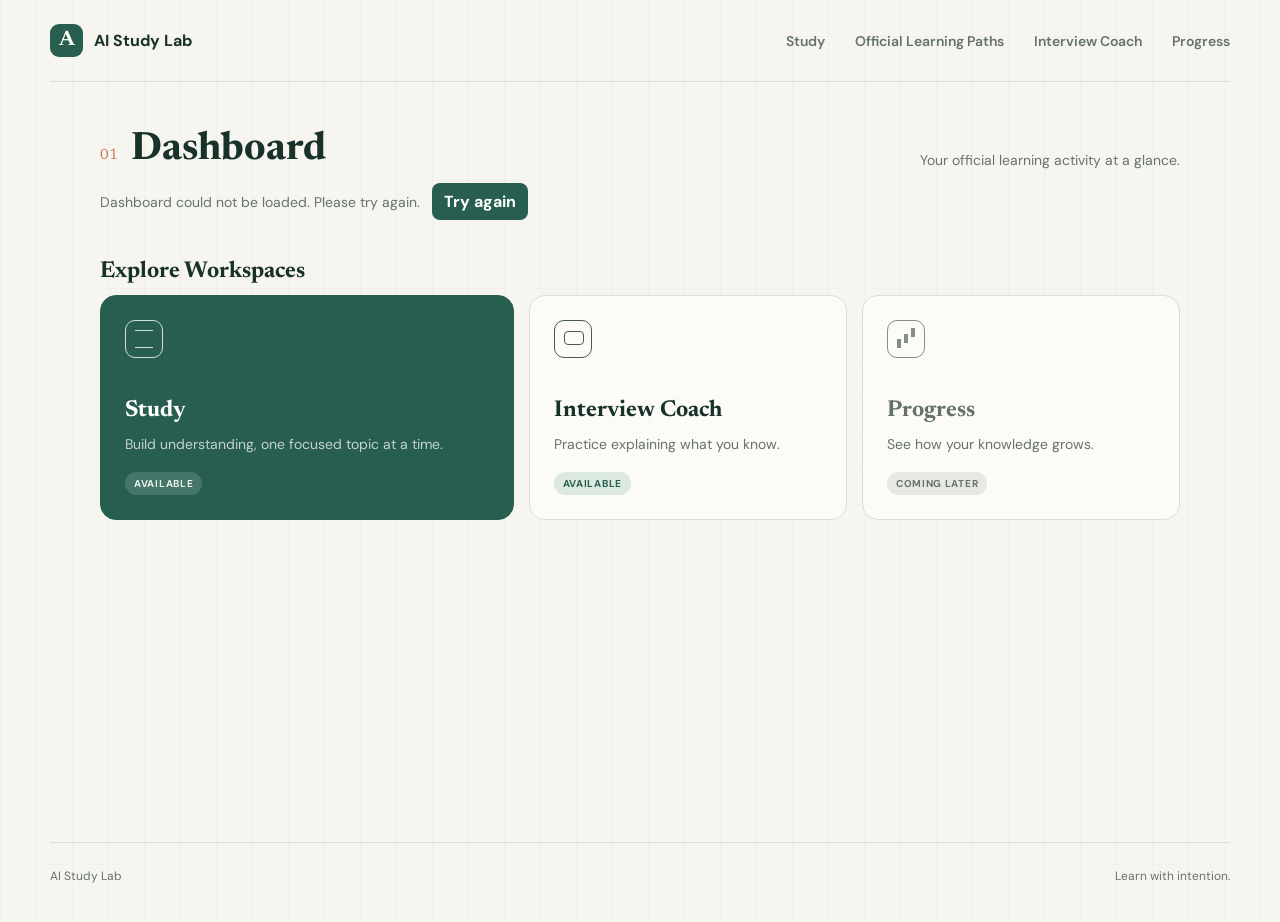
==== commit 33474841: "feat: add learning progress dashboard" ====
--- a/templates/index.html
+++ b/templates/index.html
@@ -9,7 +9,7 @@
     <link rel="preconnect" href="https://fonts.gstatic.com" crossorigin>
     <link href="https://fonts.googleapis.com/css2?family=DM+Sans:wght@400;500;600;700&amp;family=Newsreader:opsz,wght@6..72,600&amp;display=swap" rel="stylesheet">
     <link rel="stylesheet" href="/static/styles.css">
-  <script src="/static/app.js?v=step3c-quiz" defer></script>
+  <script src="/static/app.js?v=step4d2-dashboard" defer></script>
   </head>
   <body>
     <header class="site-header">
@@ -228,11 +228,50 @@
         <div class="section-heading">
           <div>
             <span class="section-number">01</span>
-            <h2 id="explore-title">Explore</h2>
-          </div>
-          <p>Study with AI or prepare for your next role.</p>
-        </div>
-
+            <h2 id="explore-title">Dashboard</h2>
+          </div>
+          <p>Your official learning activity at a glance.</p>
+        </div>
+
+        <div class="dashboard-status-row">
+          <p id="dashboard-status" role="status" aria-live="polite">Loading dashboard...</p>
+          <button class="dashboard-retry" id="dashboard-retry" type="button" hidden>Try again</button>
+        </div>
+
+        <div class="dashboard-content" id="dashboard-content" aria-busy="true" hidden>
+          <div class="dashboard-primary-grid">
+            <section class="dashboard-panel continue-panel" aria-labelledby="continue-title">
+              <span class="lesson-kicker">Pick up where you left off</span>
+              <h3 id="continue-title">Continue Learning</h3>
+              <div id="dashboard-continue-content"></div>
+              <button class="dashboard-action" id="dashboard-continue-button" type="button" hidden>Continue lesson</button>
+              <a class="dashboard-action dashboard-link" id="dashboard-start-link" href="#official-learning-paths" data-workspace-link hidden>Explore Official Learning Paths</a>
+            </section>
+
+            <section class="dashboard-panel overall-panel" aria-labelledby="overall-progress-title">
+              <span class="lesson-kicker">Your progress</span>
+              <h3 id="overall-progress-title">Overall Progress</h3>
+              <p class="dashboard-progress-label" id="dashboard-progress-label"></p>
+              <progress id="dashboard-progress-bar" max="100" value="0" aria-label="Overall lesson completion"></progress>
+              <strong id="dashboard-progress-percentage">0%</strong>
+            </section>
+          </div>
+
+          <div class="dashboard-secondary-grid">
+            <section class="dashboard-panel" aria-labelledby="dashboard-paths-title">
+              <h3 id="dashboard-paths-title">Official Learning Paths</h3>
+              <div class="dashboard-path-list" id="dashboard-path-list"></div>
+            </section>
+
+            <section class="dashboard-panel" aria-labelledby="dashboard-activity-title">
+              <h3 id="dashboard-activity-title">Recent Activity</h3>
+              <ol class="dashboard-activity-list" id="dashboard-activity-list"></ol>
+            </section>
+          </div>
+        </div>
+
+        <section class="dashboard-explore" aria-labelledby="explore-workspaces-title">
+          <h3 id="explore-workspaces-title">Explore Workspaces</h3>
         <div class="explore-grid">
           <a class="explore-card study-card" href="#study" data-workspace-link>
             <span class="card-icon book-icon" aria-hidden="true"></span>
@@ -250,6 +289,7 @@
             <span class="status">Coming later</span>
           </a>
         </div>
+        </section>
       </section>
     </main>
 
--- a/static/styles.css
+++ b/static/styles.css
@@ -211,6 +211,7 @@
 .official-lesson-markdown code { padding: 0.1em 0.3em; border-radius: 4px; background: rgba(40, 94, 80, 0.08); font-family: monospace; }
 .official-lesson-markdown pre code { padding: 0; background: transparent; }
 .official-quiz { margin-top: 25px; padding-top: 18px; border-top: 1px solid rgba(40, 94, 80, 0.16); }
+.official-progress-status, .official-quiz-save-status { color: var(--muted); font-size: 13px; }
 .official-quiz h5 { margin: 0 0 14px; color: var(--green); font-size: 17px; }
 .official-quiz-question { margin: 15px 0; font-size: 19px; line-height: 1.4; }
 .official-quiz-options { grid-template-columns: 1fr; }
@@ -236,6 +237,39 @@
 .muted-card { color: #65736d; }
 
 .workspace-home { min-height: calc(100vh - 140px); padding: 48px 0 64px; display: flex; flex-direction: column; justify-content: flex-start; }
+.dashboard-status-row { min-height: 36px; margin: -11px 0 14px; display: flex; align-items: center; gap: 12px; }
+.dashboard-status-row p { margin: 0; color: var(--muted); font-size: 14px; }
+.dashboard-retry { padding: 8px 12px; border: 0; border-radius: 8px; color: white; background: var(--green); font-weight: 700; cursor: pointer; }
+.dashboard-retry[hidden], .dashboard-content[hidden] { display: none; }
+.dashboard-content { display: grid; gap: 16px; }
+.dashboard-primary-grid, .dashboard-secondary-grid { display: grid; align-items: stretch; gap: 16px; }
+.dashboard-primary-grid { grid-template-columns: minmax(0, 1.25fr) minmax(250px, 0.75fr); }
+.dashboard-secondary-grid { grid-template-columns: 1fr 1fr; }
+.dashboard-panel { min-width: 0; padding: 23px 25px; border: 1px solid var(--line); border-radius: 15px; background: rgba(255, 254, 249, 0.82); }
+.dashboard-panel h3, .dashboard-explore h3 { margin: 4px 0 13px; font-family: "Newsreader", serif; font-size: 23px; }
+.continue-panel { border-color: transparent; background: var(--green-soft); }
+.continue-panel p, .overall-panel p { margin: 0 0 13px; color: var(--muted); line-height: 1.5; }
+.dashboard-action { width: fit-content; margin-top: 8px; padding: 10px 14px; display: inline-block; border: 0; border-radius: 9px; color: white; background: var(--green); font: inherit; font-size: 14px; font-weight: 700; text-decoration: none; cursor: pointer; }
+.dashboard-action[hidden] { display: none; }
+.dashboard-action:focus-visible, .dashboard-retry:focus-visible, .dashboard-path-item button:focus-visible { outline: 2px solid var(--clay); outline-offset: 3px; }
+.overall-panel { position: relative; }
+.dashboard-progress-label { margin-bottom: 5px !important; }
+.overall-panel progress, .dashboard-path-item progress { width: 100%; height: 12px; accent-color: var(--green); }
+.overall-panel > strong { display: block; margin-top: 5px; color: var(--green); font-size: 23px; }
+.dashboard-path-list { display: grid; gap: 13px; }
+.dashboard-path-item { padding-top: 12px; border-top: 1px solid var(--line); }
+.dashboard-path-item:first-child { padding-top: 0; border-top: 0; }
+.dashboard-path-item h4 { margin: 0 0 4px; color: var(--green); font-size: 15px; }
+.dashboard-path-item p { margin: 0 0 6px; color: var(--muted); font-size: 13px; }
+.dashboard-path-item button { margin-top: 6px; padding: 0; border: 0; color: var(--green); background: transparent; font: inherit; font-size: 13px; font-weight: 700; text-decoration: underline; text-underline-offset: 3px; cursor: pointer; }
+.dashboard-empty { margin: 0; color: var(--muted); font-size: 14px; line-height: 1.5; }
+.dashboard-activity-list { margin: 0; padding-left: 20px; display: grid; gap: 13px; }
+.dashboard-activity-list li { padding-left: 3px; color: var(--ink); }
+.dashboard-activity-list li::marker { color: var(--clay); font-weight: 700; }
+.dashboard-activity-list strong { display: block; font-size: 14px; }
+.dashboard-activity-list span, .dashboard-activity-list time { color: var(--muted); font-size: 12px; }
+.dashboard-explore { margin-top: 22px; }
+.dashboard-explore h3 { margin-bottom: 12px; }
 .progress-workspace { min-height: calc(100vh - 82px); display: grid; place-items: center; padding: 70px 0 100px; }
 .coming-later-panel { width: 100%; padding: clamp(35px, 7vw, 75px); border-left: 4px solid var(--clay); border-radius: 5px 18px 18px 5px; background: var(--green-soft); }
 .coming-later-panel h1 { margin-bottom: 8px; }
@@ -270,6 +304,8 @@
   .official-paths { padding: 55px 0 70px; }
   .official-path-layout { grid-template-columns: 1fr; }
   .official-path-choice { align-items: flex-start; flex-direction: column; gap: 5px; }
+  .dashboard-primary-grid, .dashboard-secondary-grid { grid-template-columns: 1fr; }
+  .dashboard-panel { padding: 20px; }
   .explore-grid { grid-template-columns: 1fr; }
   .explore-card { min-height: 190px; }
   footer { width: min(100% - 30px, 1180px); }
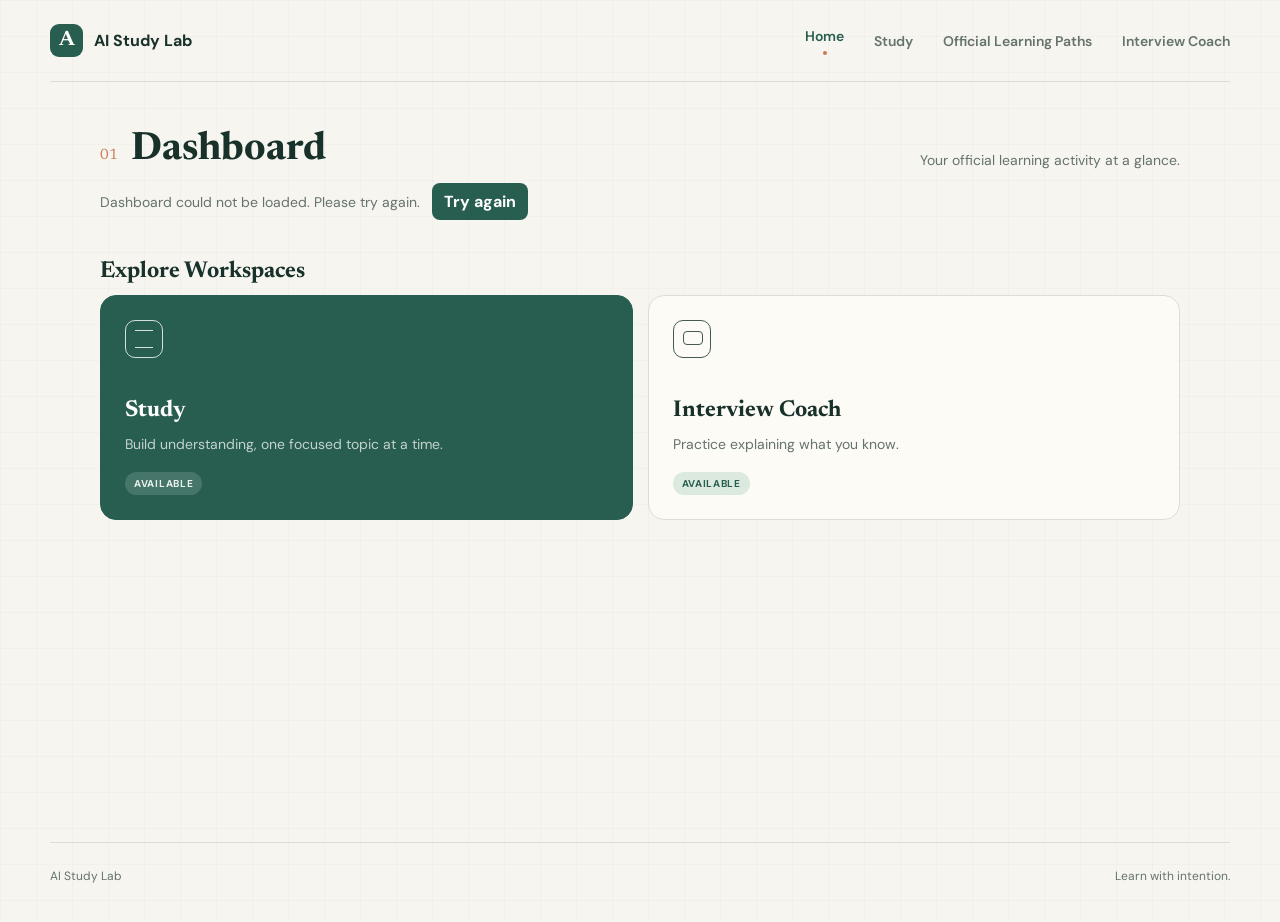
==== commit 8a9b51bd: "feat: integrate learning path navigation and stabilize v0.2.0" ====
--- a/templates/index.html
+++ b/templates/index.html
@@ -8,8 +8,8 @@
     <link rel="preconnect" href="https://fonts.googleapis.com">
     <link rel="preconnect" href="https://fonts.gstatic.com" crossorigin>
     <link href="https://fonts.googleapis.com/css2?family=DM+Sans:wght@400;500;600;700&amp;family=Newsreader:opsz,wght@6..72,600&amp;display=swap" rel="stylesheet">
-    <link rel="stylesheet" href="/static/styles.css">
-  <script src="/static/app.js?v=step4d2-dashboard" defer></script>
+    <link rel="stylesheet" href="/static/styles.css?v=__STYLES_VERSION__">
+  <script src="/static/app.js?v=__APP_VERSION__" defer></script>
   </head>
   <body>
     <header class="site-header">
@@ -18,10 +18,10 @@
         <span>AI Study Lab</span>
       </a>
       <nav aria-label="Primary navigation">
+        <a class="nav-link" href="#home" data-workspace-link>Home</a>
         <a class="nav-link" href="#study" data-workspace-link>Study</a>
         <a class="nav-link" href="#official-learning-paths" data-workspace-link>Official Learning Paths</a>
         <a class="nav-link" href="#interview-coach" data-workspace-link>Interview Coach</a>
-        <a class="nav-link" href="#progress" data-workspace-link>Progress</a>
       </nav>
     </header>
 
@@ -133,14 +133,27 @@
           <p>Explore structured learning created for AI.</p>
         </div>
 
+        <div id="official-lesson-breadcrumb-container" hidden></div>
         <div class="official-path-layout">
           <div class="official-path-browser">
             <p class="official-path-status" id="official-paths-status" role="status" aria-live="polite">Loading official learning paths...</p>
             <button class="official-path-retry" id="official-paths-retry" type="button" hidden>Try again</button>
             <div class="official-path-list" id="official-path-list" aria-label="Available learning paths"></div>
+            <aside class="official-course-sidebar" id="official-course-sidebar" aria-label="Course content" hidden>
+              <p class="official-course-heading">Course Content</p>
+              <button class="official-path-back" id="official-paths-back" type="button">← All learning paths</button>
+              <h3 class="official-course-title" id="official-course-title"></h3>
+              <div class="official-course-progress" id="official-course-progress">
+                <p id="official-course-progress-label" role="status" aria-live="polite">Loading course progress...</p>
+                <div class="official-course-progress-row">
+                  <progress id="official-course-progress-bar" max="100" value="0" aria-label="Learning path completion" hidden></progress>
+                  <span id="official-course-progress-percent" aria-hidden="true" hidden></span>
+                </div>
+              </div>
+              <nav class="official-course-outline" id="official-course-outline" aria-label="Learning path modules and lessons"></nav>
+            </aside>
           </div>
           <section class="official-path-detail" id="official-path-detail" aria-labelledby="official-path-detail-title" aria-live="polite" hidden>
-            <span class="lesson-kicker">Selected learning path</span>
             <h3 id="official-path-detail-title"></h3>
             <div id="official-path-content"></div>
           </section>
@@ -214,14 +227,6 @@
             <article><h3>Interview questions</h3><ol id="analysis-questions"></ol></article>
           </div>
         </section>
-      </section>
-
-      <section class="progress-workspace workspace" id="progress" data-workspace="progress" aria-labelledby="progress-title" hidden>
-        <div class="coming-later-panel">
-          <span class="lesson-kicker">Coming later</span>
-          <h1 id="progress-title">Progress</h1>
-          <p>Learning history and progress insights will live here.</p>
-        </div>
       </section>
 
       <section class="explore workspace workspace-home" id="home" data-workspace="home" aria-labelledby="explore-title">
@@ -283,11 +288,6 @@
             <div><h3>Interview Coach</h3><p>Practice explaining what you know.</p></div>
             <span class="status available-light">Available</span>
           </a>
-          <a class="explore-card muted-card" href="#progress" data-workspace-link>
-            <span class="card-icon chart-icon" aria-hidden="true"></span>
-            <div><h3>Progress</h3><p>See how your knowledge grows.</p></div>
-            <span class="status">Coming later</span>
-          </a>
         </div>
         </section>
       </section>
--- a/static/styles.css
+++ b/static/styles.css
@@ -182,11 +182,15 @@
 .section-number { color: var(--clay); font-family: "Newsreader", serif; font-size: 15px; }
 .section-heading h2 { margin: 0; font-family: "Newsreader", serif; font-size: 39px; }
 .section-heading p { margin: 0; color: var(--muted); font-size: 14px; }
-.official-paths { min-height: calc(100vh - 82px); padding: 70px 0 100px; }
+.official-paths { width: min(1340px, calc(100vw - 64px)); position: relative; left: 50%; transform: translateX(-50%); min-height: calc(100vh - 82px); padding: 55px 0 80px; }
+.official-paths.is-reading { padding-top: 32px; }
+.official-paths.is-reading > .section-heading { display: none; }
 .official-path-layout { display: grid; grid-template-columns: minmax(0, 0.85fr) minmax(0, 1.15fr); align-items: start; gap: 18px; }
+.official-path-layout.has-selected-path { grid-template-columns: minmax(260px, 290px) minmax(0, 1fr); gap: clamp(24px, 4vw, 48px); }
 .official-path-browser { min-width: 0; }
 .official-path-status { min-height: 22px; margin: 0 0 13px; color: var(--muted); font-size: 14px; }
 .official-path-list { display: grid; gap: 10px; }
+.official-path-list[hidden] { display: none; }
 .official-path-choice { width: 100%; padding: 17px 19px; display: flex; align-items: center; justify-content: space-between; gap: 16px; border: 1px solid var(--line); border-radius: 13px; color: var(--ink); background: rgba(255, 254, 249, 0.82); text-align: left; cursor: pointer; }
 .official-path-choice:hover, .official-path-choice:focus-visible, .official-path-choice[aria-pressed="true"] { border-color: var(--green); outline: none; box-shadow: 0 0 0 2px rgba(40, 94, 80, 0.1); }
 .official-path-choice-title { font-weight: 700; }
@@ -203,25 +207,75 @@
 .official-path-module, .official-path-lesson { text-decoration: underline; text-underline-offset: 3px; }
 .official-path-back { margin: 0 0 14px; color: var(--muted); font-size: 13px; }
 .official-path-module:focus-visible, .official-path-lesson:focus-visible, .official-path-back:focus-visible { outline: 2px solid var(--green); outline-offset: 3px; }
-.official-lesson-markdown { margin-top: 16px; color: var(--ink); line-height: 1.65; overflow-wrap: anywhere; }
+.official-course-sidebar { position: sticky; top: 22px; max-height: calc(100vh - 44px); overflow-y: auto; padding: 20px 17px; border: 1px solid var(--line); border-radius: 13px; background: rgba(255, 254, 249, 0.82); }
+.official-course-sidebar[hidden] { display: none; }
+.official-course-heading { margin: 0 0 6px; color: var(--green); font-size: 14px; font-weight: 700; }
+.official-course-sidebar .official-path-back { margin-bottom: 13px; }
+.official-course-title { margin: 6px 0 15px; color: var(--ink); font-family: "Newsreader", serif; font-size: 29px; line-height: 1.15; overflow-wrap: anywhere; }
+.official-course-progress { margin-bottom: 18px; }
+.official-course-progress p { margin: 0 0 8px; color: var(--muted); font-size: 13px; }
+.official-course-progress-row { display: flex; align-items: center; gap: 10px; color: var(--muted); font-size: 12px; font-weight: 600; }
+.official-course-progress-row progress { min-width: 0; flex: 1; height: 8px; accent-color: var(--green); }
+.official-course-progress-percent { flex: 0 0 auto; }
+.official-course-outline { display: grid; gap: 6px; }
+.official-course-module { margin-top: 12px; border-top: 1px solid var(--line); }
+.official-course-module summary { min-height: 45px; padding: 10px 1px 8px; display: flex; align-items: center; justify-content: space-between; gap: 10px; color: var(--green); font-size: 14px; font-weight: 700; line-height: 1.4; cursor: pointer; overflow-wrap: anywhere; }
+.official-course-module summary:focus-visible { outline: 2px solid var(--green); outline-offset: 2px; }
+.official-course-lessons { margin: 0; padding: 0 0 9px; list-style: none; }
+.official-course-lessons li + li { margin-top: 4px; }
+.official-course-lessons .official-path-lesson { width: 100%; min-height: 44px; padding: 9px 9px 9px 12px; display: flex; align-items: center; justify-content: space-between; gap: 10px; border-left: 2px solid transparent; color: var(--ink); text-decoration: none; font-size: 13px; line-height: 1.45; }
+.official-course-lessons .official-path-lesson:hover, .official-course-lessons .official-path-lesson:focus-visible { background: var(--green-soft); outline: none; }
+.official-course-lessons .official-path-lesson.active { border-left-color: var(--clay); color: var(--green); background: var(--green-soft); font-weight: 700; }
+.official-course-lesson-title { min-width: 0; overflow-wrap: anywhere; }
+.official-course-lesson-status { flex: 0 0 auto; color: var(--muted); font-size: 11px; font-weight: 500; }
+.official-lesson-breadcrumb { margin-bottom: 21px; display: flex; flex-wrap: wrap; gap: 7px 10px; color: var(--muted); font-size: 13px; }
+.official-lesson-breadcrumb span + span::before { content: "/"; margin-right: 10px; color: var(--clay); }
+.official-lesson-breadcrumb [aria-current="page"] { color: var(--ink); font-weight: 600; }
+.official-lesson-navigation { max-width: 790px; margin-top: 34px; padding-top: 19px; display: flex; justify-content: space-between; gap: 12px; border-top: 1px solid var(--line); }
+.official-lesson-navigation button { max-width: 48%; min-height: 44px; padding: 10px 13px; border: 1px solid var(--line); border-radius: 9px; color: var(--green); background: rgba(255, 254, 249, 0.82); font: inherit; font-weight: 700; text-align: left; overflow-wrap: anywhere; cursor: pointer; }
+.official-lesson-navigation button { min-width: min(145px, 48%); }
+.official-lesson-navigation button:last-child { text-align: right; }
+.official-lesson-navigation button:hover:not(:disabled) { border-color: var(--green); background: var(--green-soft); }
+.official-lesson-navigation button:focus-visible { outline: 2px solid var(--green); outline-offset: 3px; }
+.official-lesson-navigation button:disabled { color: var(--muted); background: transparent; cursor: not-allowed; opacity: 0.65; }
+.official-course-prompt { max-width: 720px; color: var(--muted); line-height: 1.6; }
+.official-path-detail h3 { max-width: 720px; }
+.official-path-detail.is-reading { min-width: 0; min-height: 0; padding: 8px 0 30px; border: 0; border-radius: 0; background: transparent; }
+.official-path-detail.is-reading h3 { font-family: "Newsreader", serif; font-size: clamp(30px, 2.7vw, 36px); line-height: 1.12; }
+.official-path-detail.is-reading h4 { max-width: 23ch; margin: 0 0 25px; color: var(--ink); font-family: "Newsreader", serif; font-size: clamp(37px, 3.4vw, 48px); line-height: 1.07; letter-spacing: -0.02em; }
+.official-path-detail.is-reading #official-path-content { max-width: 870px; }
+.official-lesson-markdown { max-width: 74ch; color: var(--ink); font-size: 17px; line-height: 1.78; overflow-wrap: anywhere; }
 .official-lesson-markdown h1, .official-lesson-markdown h2, .official-lesson-markdown h3, .official-lesson-markdown h4, .official-lesson-markdown h5, .official-lesson-markdown h6 { margin: 1.3em 0 0.45em; color: var(--ink); font-family: "Newsreader", serif; }
-.official-lesson-markdown p { margin: 0.65em 0; }
-.official-lesson-markdown ul, .official-lesson-markdown ol { margin: 0.65em 0; }
+.official-lesson-markdown p { margin: 0 0 1.1em; }
+.official-lesson-markdown h2, .official-lesson-markdown h3 { margin: 1.5em 0 .55em; font-size: 29px; line-height: 1.2; }
+.official-lesson-markdown ul, .official-lesson-markdown ol { margin: 0.8em 0 1.1em; line-height: 1.7; }
 .official-lesson-markdown pre { max-width: 100%; padding: 14px; overflow-x: auto; border-radius: 9px; background: rgba(40, 94, 80, 0.08); }
 .official-lesson-markdown code { padding: 0.1em 0.3em; border-radius: 4px; background: rgba(40, 94, 80, 0.08); font-family: monospace; }
 .official-lesson-markdown pre code { padding: 0; background: transparent; }
-.official-quiz { margin-top: 25px; padding-top: 18px; border-top: 1px solid rgba(40, 94, 80, 0.16); }
+.official-quiz { max-width: 790px; margin-top: 37px; padding-top: 24px; border-top: 1px solid var(--line); }
 .official-progress-status, .official-quiz-save-status { color: var(--muted); font-size: 13px; }
-.official-quiz h5 { margin: 0 0 14px; color: var(--green); font-size: 17px; }
-.official-quiz-question { margin: 15px 0; font-size: 19px; line-height: 1.4; }
+.official-progress-status { margin: 0 0 13px; }
+.official-quiz h5 { margin: 0 0 19px; color: var(--ink); font-family: "Newsreader", serif; font-size: 30px; }
+.official-quiz-question-view > .lesson-kicker { margin: 0 0 8px; color: var(--green); font-size: 12px; }
+.official-quiz-question { margin: 0 0 17px; font-family: "Newsreader", serif; font-size: 23px; font-weight: 600; line-height: 1.4; }
 .official-quiz-options { grid-template-columns: 1fr; }
-.official-quiz-options button[aria-pressed="true"] { border-color: var(--green); box-shadow: 0 0 0 2px rgba(40, 94, 80, 0.1); }
-.official-quiz-controls { margin-top: 15px; display: flex; justify-content: flex-end; gap: 9px; }
+.official-quiz-options button { min-height: 56px; padding: 12px 14px; display: flex; align-items: center; gap: 12px; border-color: var(--line); border-radius: 10px; background: rgba(255, 254, 249, 0.72); line-height: 1.5; }
+.official-quiz-options button:hover:not(:disabled) { background: var(--surface); }
+.official-quiz-options button:focus-visible { outline: 2px solid var(--green); outline-offset: 2px; }
+.official-quiz-option-key { width: 25px; height: 25px; flex: 0 0 25px; display: grid; place-items: center; border: 1px solid var(--line); border-radius: 50%; color: var(--muted); font-size: 12px; font-weight: 700; }
+.official-quiz-option-text { min-width: 0; }
+.official-quiz-options button[aria-pressed="true"] { border-color: var(--green); background: var(--green-soft); box-shadow: 0 0 0 2px rgba(40, 94, 80, 0.08); }
+.official-quiz-options button[aria-pressed="true"] .official-quiz-option-key { border-color: var(--green); color: var(--green); background: var(--surface); }
+.official-quiz-controls { margin-top: 19px; display: flex; justify-content: flex-start; gap: 9px; }
 .official-quiz-controls button, .official-quiz-completion button { padding: 10px 14px; border: 0; border-radius: 9px; color: white; background: var(--green); font-weight: 700; cursor: pointer; }
+.official-quiz-controls button:focus-visible, .official-quiz-completion button:focus-visible { outline: 2px solid var(--clay); outline-offset: 3px; }
+.official-quiz-controls button:hover:not(:disabled), .official-quiz-completion button:hover:not(:disabled) { background: #1f4e42; }
 .official-quiz-controls button:disabled { cursor: not-allowed; opacity: 0.55; }
 .official-quiz-controls button[hidden], .official-quiz-completion[hidden] { display: none; }
-.official-quiz-completion p { color: var(--muted); }
-.explore-grid { display: grid; grid-template-columns: 1.3fr 1fr 1fr; gap: 15px; }
+.official-quiz-completion { max-width: 520px; padding: 17px 0; }
+.official-quiz-completion h6 { margin: 0 0 8px; color: var(--green); font-family: "Newsreader", serif; font-size: 25px; }
+.official-quiz-completion p { color: var(--muted); line-height: 1.5; }
+.explore-grid { display: grid; grid-template-columns: repeat(2, minmax(0, 1fr)); gap: 15px; }
 .explore-card { min-height: 225px; padding: 24px; display: flex; flex-direction: column; border: 1px solid var(--line); border-radius: 16px; color: inherit; background: rgba(255, 254, 249, 0.72); text-decoration: none; }
 .study-card { background: var(--green); border-color: var(--green); color: white; }
 .card-icon { width: 38px; height: 38px; margin-bottom: auto; display: block; position: relative; border: 1px solid currentColor; border-radius: 10px; opacity: 0.8; }
@@ -270,11 +324,6 @@
 .dashboard-activity-list span, .dashboard-activity-list time { color: var(--muted); font-size: 12px; }
 .dashboard-explore { margin-top: 22px; }
 .dashboard-explore h3 { margin-bottom: 12px; }
-.progress-workspace { min-height: calc(100vh - 82px); display: grid; place-items: center; padding: 70px 0 100px; }
-.coming-later-panel { width: 100%; padding: clamp(35px, 7vw, 75px); border-left: 4px solid var(--clay); border-radius: 5px 18px 18px 5px; background: var(--green-soft); }
-.coming-later-panel h1 { margin-bottom: 8px; }
-.coming-later-panel p { margin: 0; color: var(--muted); font-size: 16px; }
-
 footer { width: min(1180px, calc(100% - 48px)); margin: 0 auto; padding: 25px 0 38px; display: flex; justify-content: space-between; border-top: 1px solid var(--line); color: var(--muted); font-size: 12px; }
 
 @media (max-width: 760px) {
@@ -301,8 +350,14 @@
   .coach-submit-row { align-items: stretch; flex-direction: column; gap: 5px; padding-left: 3px; }
   .coach-submit-row button { width: 100%; }
   .section-heading { align-items: start; flex-direction: column; gap: 7px; }
-  .official-paths { padding: 55px 0 70px; }
+  .official-paths { width: calc(100vw - 30px); padding: 55px 0 70px; }
+  .official-paths.is-reading { padding-top: 24px; }
   .official-path-layout { grid-template-columns: 1fr; }
+  .official-path-layout.has-selected-path { grid-template-columns: 1fr; }
+  .official-course-sidebar { position: static; max-height: none; }
+  .official-path-detail.is-reading { padding-top: 0; }
+  .official-lesson-navigation { margin-top: 24px; }
+  .official-lesson-navigation button { min-height: 48px; padding-inline: 10px; font-size: 13px; }
   .official-path-choice { align-items: flex-start; flex-direction: column; gap: 5px; }
   .dashboard-primary-grid, .dashboard-secondary-grid { grid-template-columns: 1fr; }
   .dashboard-panel { padding: 20px; }
